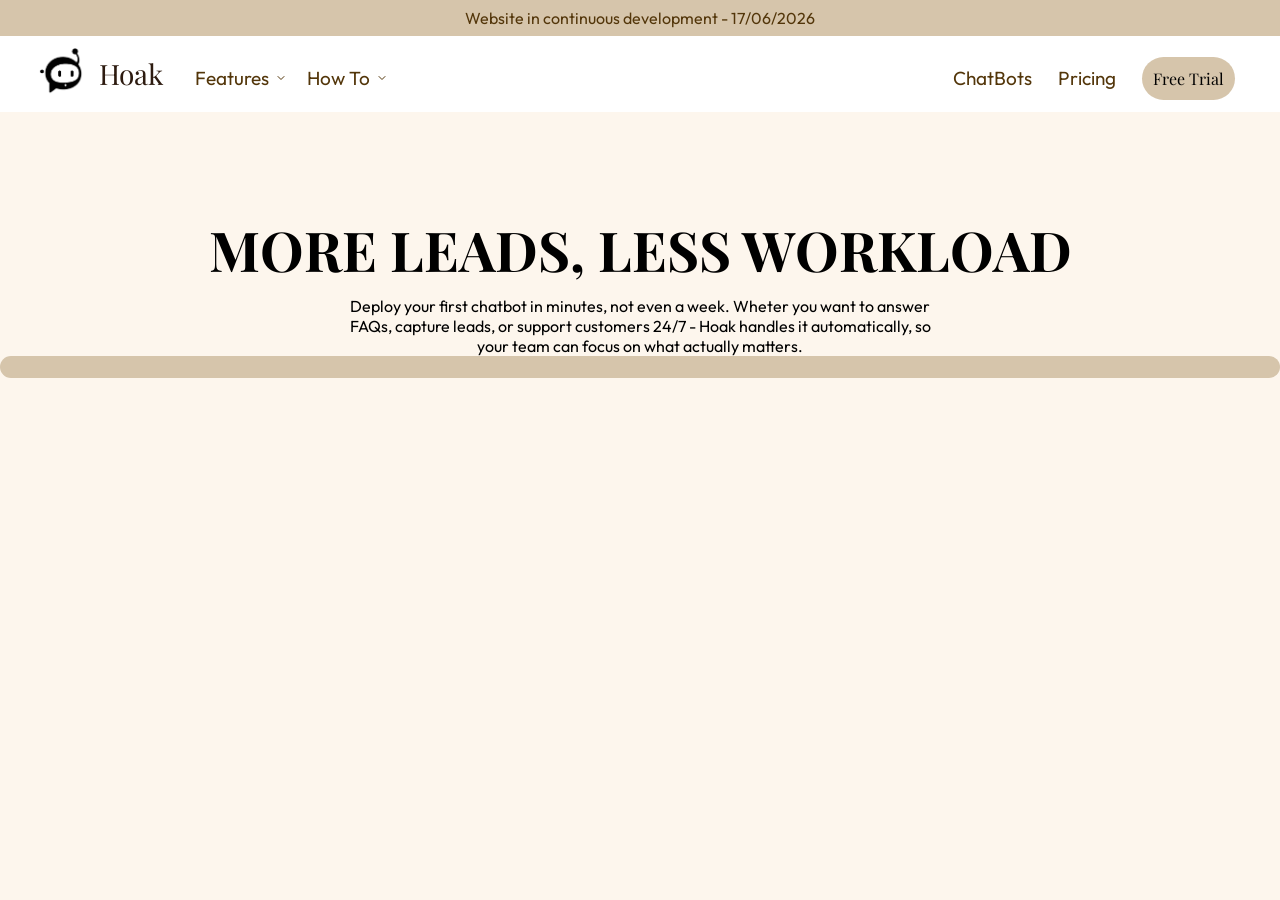
==== testeo2/indexorlakalike.html @ cb453ca3 "primer commit del proyecto" ====
<!DOCTYPE html>
<html lang="en">

<head>
    <meta charset="UTF-8">
    <meta name="viewport" content="width=device-width, initial-scale=1.0">
    <link rel="stylesheet" href="./indexorlakalike.css" type="text/css">
    <title>Prueba</title>
    <link rel="preconnect" href="https://fonts.googleapis.com">
    <link rel="preconnect" href="https://fonts.gstatic.com" crossorigin>
    <link href="https://fonts.googleapis.com/css2?family=Outfit:wght@100..900&display=swap" rel="stylesheet">
    <link rel="preconnect" href="https://fonts.googleapis.com">
    <link rel="preconnect" href="https://fonts.gstatic.com" crossorigin>
    <link href="https://fonts.googleapis.com/css2?family=Inter+Tight:ital,wght@0,100..900;1,100..900&display=swap"
        rel="stylesheet">
    <link rel="preconnect" href="https://fonts.googleapis.com">
    <link rel="preconnect" href="https://fonts.gstatic.com" crossorigin>
    <link href="https://fonts.googleapis.com/css2?family=Playfair+Display:ital,wght@0,400..900;1,400..900&display=swap"
        rel="stylesheet">
</head>

<body>
    <section class="informative">
        <div class="divInformative">
            Website in continuous development - 17/06/2026
        </div>
    </section>
    <header>
        <nav>
            <div class="structureNav">
                <a href="indexorlakalike.html"><img src="../imagenesTesteo2/hoak.png" alt="WebLogo" class="logo"></a>
                <div class="hoak">Hoak</div>
                <div class="desplegables">
                    <div class="features">
                        Features
                        <svg width="12" height="12" viewBox="0 0 24 24" fill="none">
                            <path d="M6 9l6 6 6-6" stroke="currentColor" stroke-width="2" stroke-linecap="round"
                                stroke-linejoin="round" />
                        </svg>
                        <div class="desplegable">
                            <a href="#">Overview</a>
                            <a href="#">Customization</a>
                            <a href="#">Automation</a>
                            <a href="#">Reporting</a>
                            <a href="#">Searchable Transcripts</a>
                        </div>
                    </div>

                    <div class="features">
                        How To
                        <svg width="12" height="12" viewBox="0 0 24 24" fill="none">
                            <path d="M6 9l6 6 6-6" stroke="currentColor" stroke-width="2" stroke-linecap="round"
                                stroke-linejoin="round" />
                        </svg>
                        <div class="desplegable">
                            <a href="#">Getting Started</a>
                            <a href="#">Tutorials</a>
                            <a href="#">FAQ</a>
                        </div>

                    </div>

                    <div class="features right">ChatBots
                        <div class="pricing">Pricing</div>
                        <button class="boton">Free Trial</button>
                    </div>

                </div>

            </div>


        </nav>
    </header>

    <main>
        <div class="eslogan">
            <h4>MORE LEADS,
                LESS WORKLOAD
            </h4>
            <div class="subEslogan">
                Deploy your first chatbot in minutes, not even a week.
                Wheter you want to answer FAQs, capture leads, or support customers 24/7 - Hoak handles it automatically,
                so your team can focus on what actually matters. 
            </div>
        </div>
        
        <div class="boton">

        </div>
    </main>


</body>

</html>
---- testeo2/indexorlakalike.css ----
body {
  font-family: "Inter Tight", sans-serif;
  font-optical-sizing: auto;
  font-weight: 16px;
  font-style: normal;
  background-color: rgb(253, 246, 237);
  margin: 0;
  padding: 0;
}

.informative {
  text-align: center;
  padding: 8px;
  background-color: rgb(214, 197, 171);
  font-size: 16px;
  position: relative;
}

.divInformative {
  font-family: "Outfit", sans-serif;
  font-optical-sizing: auto;
  font-weight: 12px;
  font-style: normal;
  color: rgb(83, 54, 10);
}

.structureNav {
  font-family: "Playfair Display", serif;
  font-optical-sizing: auto;
  font-weight: 20px;
  font-style: normal;
  background-color: rgb(255, 255, 255);
  position: relative;
  padding: 12px;
  display: flex;
  align-items: center;
  gap: 12px;
}

.logo {
  width: 50px;
  position: relative;
  margin-left: 25px;
}

.hoak {
  color: rgb(45, 27, 16);
  position: relative;
  display: flex;
  font-size: 28px;
}

.features {
  padding-top: 6px;
  color: rgb(83, 54, 10);
  position: relative;
  display: flex;
  font-size: 19px;
  padding-left: 20px;
  display: inline-flex;
  align-items: center;
  gap: 6px;
  cursor: pointer;
}

.right {
  margin-left: auto;
  margin-right: 3%;
}

.pricing {
  padding-left: 20px;
  padding-right: 20px;
}

.desplegables {
  font-family: "Outfit", sans-serif;
  font-optical-sizing: auto;
  font-weight: 9px;
  font-style: normal;
  padding-top: 2.9px;
  color: rgb(107, 66, 38);
  display: flex;
  align-items: center;
  flex: 2;
}

.features svg {
  transition: transform 0.5s ease;
}

.features:hover svg {
  transform: rotate(180deg);
}

.desplegable {
  display: block;
  opacity: 0;
  visibility: hidden;
  transition: opacity 0.4s ease, visibility 0.4s ease;
  position: absolute;
  top: 100%;
  left: 0;
  background: rgb(255, 255, 255);
  min-width: 220px;
  box-shadow: 0 4px 12px rgba(0, 0, 0, 0.08);
  border-radius: 11px;
  z-index: 1000;
  padding: 4px 0;
  border: 1px solid rgb(236, 220, 200);
}

.desplegable a {
  display: block;
  padding: 12px 16px;
  color: rgb(74, 46, 24);
  text-decoration: none;
  font-weight: 600;
  font-size: 14px;
  border-bottom: 1px solid rgb(245, 236, 224);
  border-radius: 11px;
}

.desplegable a:last-child {
  border-bottom: none;
}

.desplegable a:hover {
  background: rgb(253, 243, 231);
  color: rgb(139, 94, 26);
}

.features:hover .desplegable {
  opacity: 1;
  visibility: visible;
}

.boton {
  font-family: "Playfair Display", serif;
  font-optical-sizing: auto;
  font-size: 16px;
  background-color: rgb(214, 197, 171);
  border-radius: 90px;
  padding: 11px;
  display: flex;
  border: none;
}

.boton:hover {
  background-color: rgb(204, 188, 167);
  color: rgb(107, 66, 38);
  cursor: pointer;
}

main {
  font-family: "Outfit", sans-serif;
  font-optical-sizing: auto;
}

.eslogan {
  font-family: "Playfair Display", serif;
  font-optical-sizing: auto;
  text-align: center;
  align-items: center;
  display: block;
}

h4 {
  text-align: center;
  margin-top: 100px;
  font-size: 55px;
  margin-bottom: 10px;
}

.subEslogan {
  font-family: "Outfit", sans-serif;
  font-optical-sizing: auto;
  font-size: 16px;
  padding-right: 26%;
  padding-left: 26%;
}
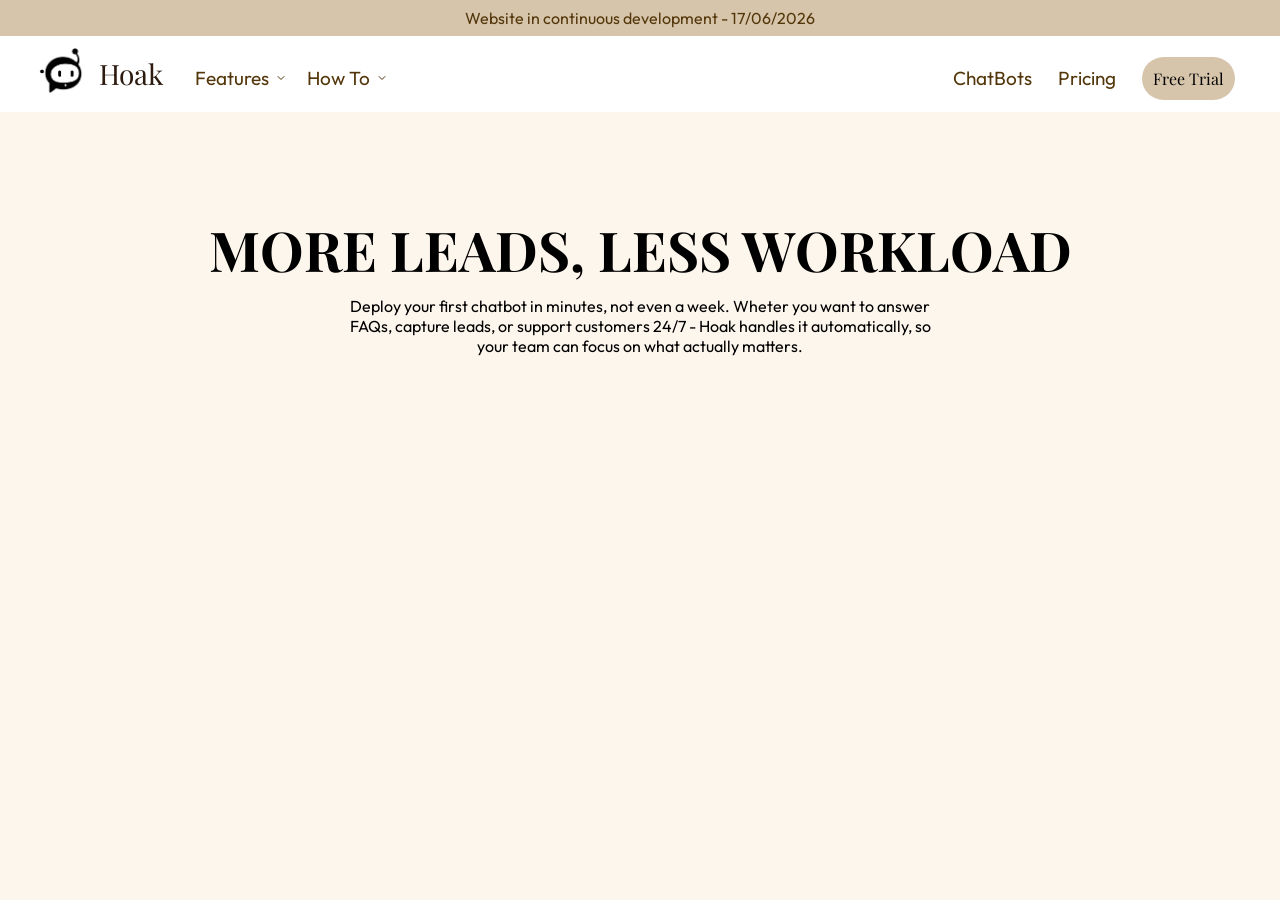
==== commit a53b2e41: "segundo commit fix" ====
--- a/testeo2/indexorlakalike.html
+++ b/testeo2/indexorlakalike.html
@@ -85,9 +85,7 @@
             </div>
         </div>
         
-        <div class="boton">
-
-        </div>
+        
     </main>
 
 
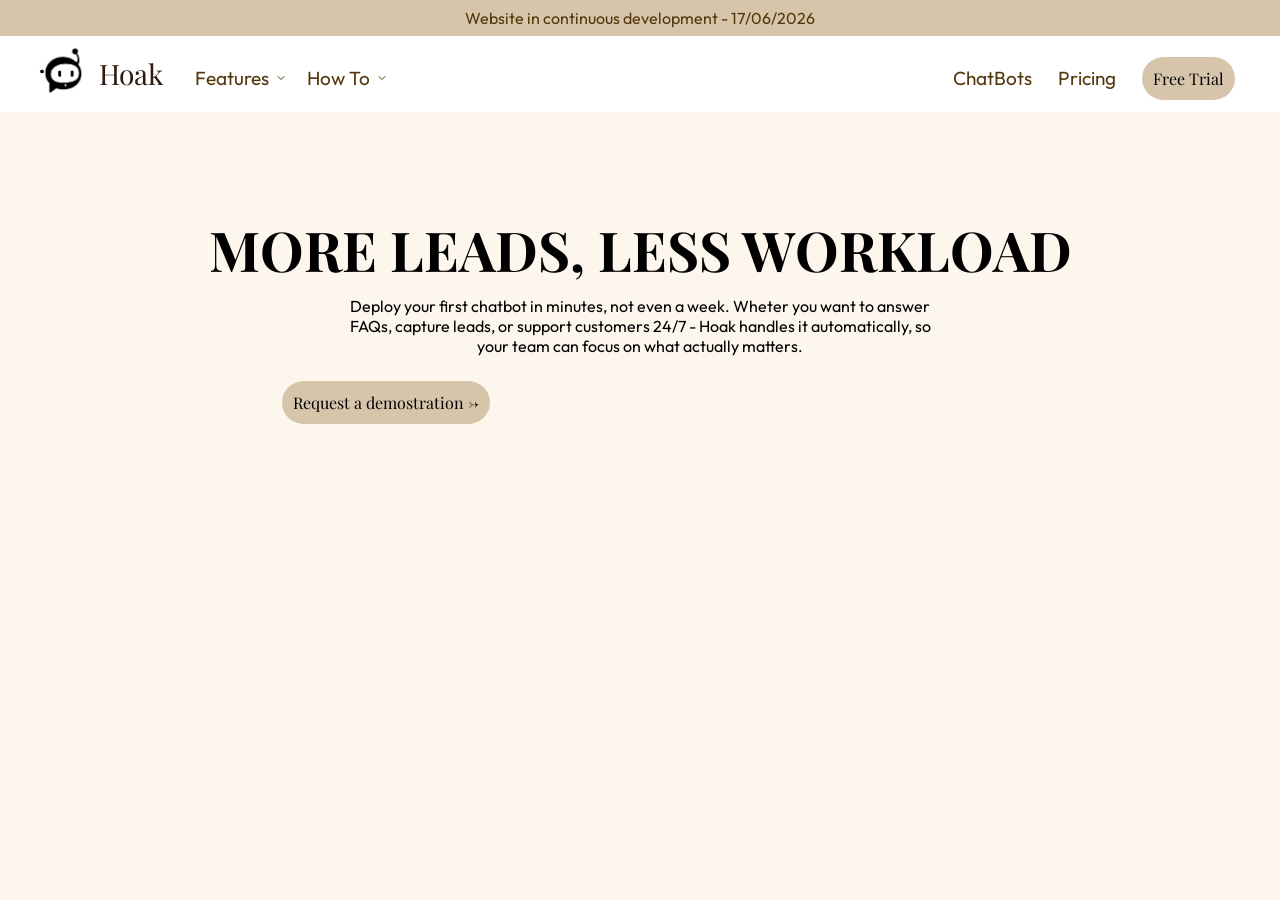
==== commit 08066151: "actualizacion boton de demo" ====
--- a/testeo2/indexorlakalike.html
+++ b/testeo2/indexorlakalike.html
@@ -83,7 +83,11 @@
                 Wheter you want to answer FAQs, capture leads, or support customers 24/7 - Hoak handles it automatically,
                 so your team can focus on what actually matters. 
             </div>
+            <div>
+            <button class="botonDemo">Request a demostration →</button>
+            </div>
         </div>
+        
         
         
     </main>
--- a/testeo2/indexorlakalike.css
+++ b/testeo2/indexorlakalike.css
@@ -180,5 +180,23 @@
   padding-left: 26%;
 }
 
-
-
+.botonDemo {
+  font-family: "Playfair Display", serif;
+  font-optical-sizing: auto;
+  font-size: 16px;
+  background-color: rgb(214, 197, 171);
+  border-radius: 90px;
+  padding: 11px;
+  display: flex;
+  border: none;
+  margin-left: 22%;
+  margin-top: 2%;
+}
+
+.botonDemo:hover {
+  background-color: rgb(204, 188, 167);
+  color: rgb(107, 66, 38);
+  cursor: pointer;
+}
+
+
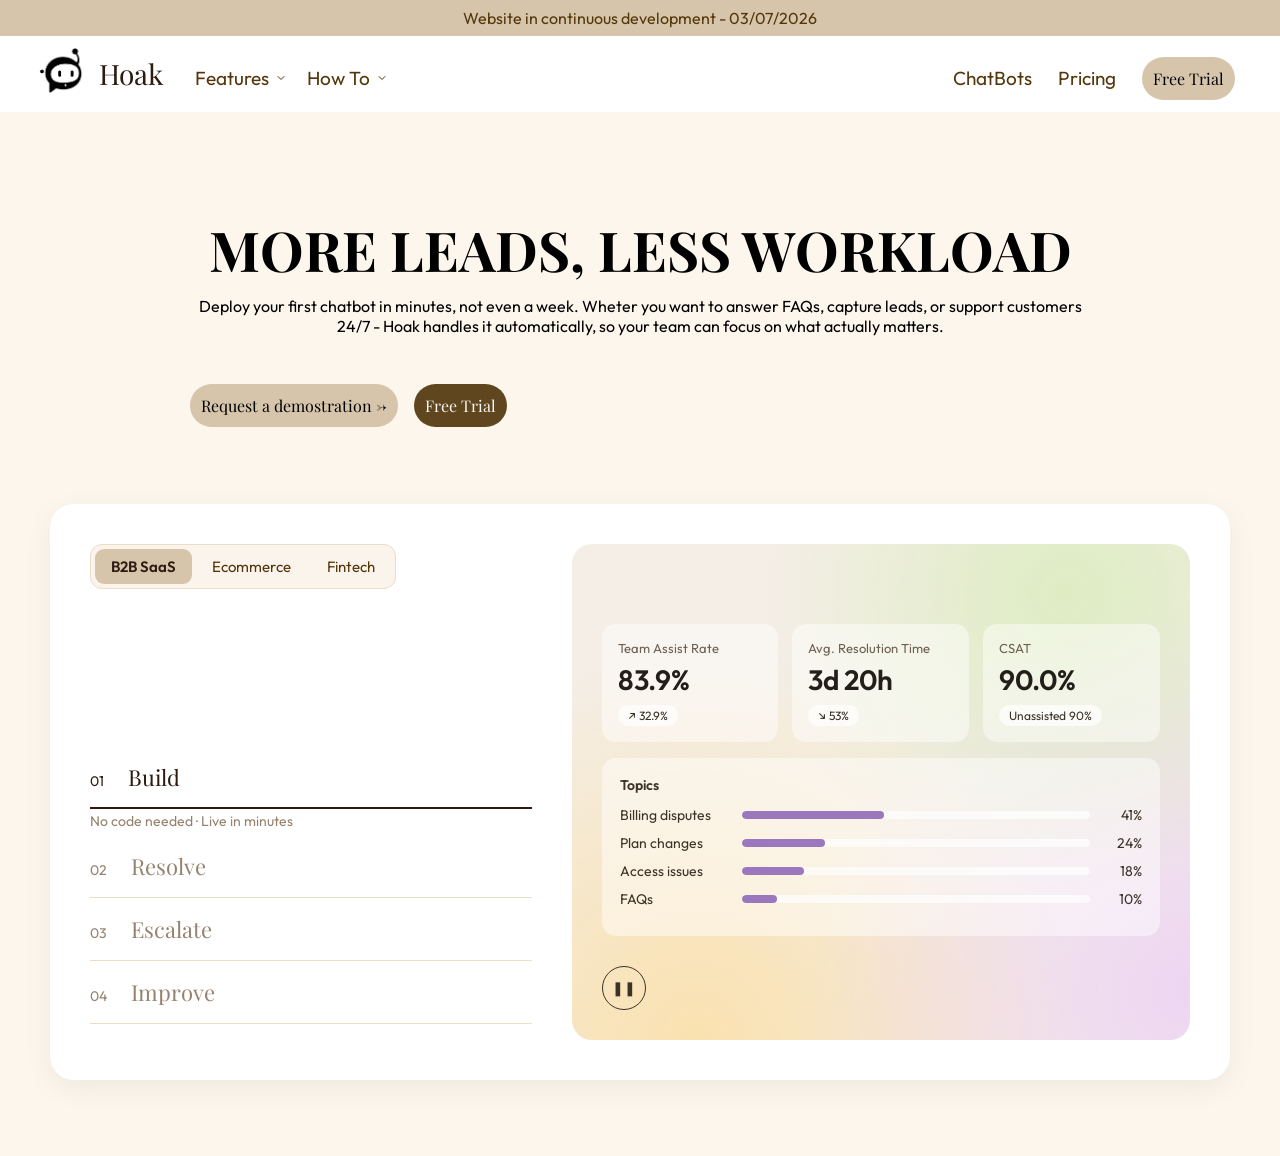
==== commit de61bad1: "Actualizacion respecto a JavaScript nuevos conceptos" ====
--- a/testeo2/indexorlakalike.html
+++ b/testeo2/indexorlakalike.html
@@ -17,12 +17,18 @@
     <link rel="preconnect" href="https://fonts.gstatic.com" crossorigin>
     <link href="https://fonts.googleapis.com/css2?family=Playfair+Display:ital,wght@0,400..900;1,400..900&display=swap"
         rel="stylesheet">
+
+    <link rel="preconnect" href="https://fonts.googleapis.com">
+    <link rel="preconnect" href="https://fonts.gstatic.com" crossorigin>
+    <link
+        href="https://fonts.googleapis.com/css2?family=Outfit:wght@100..900&family=Playfair+Display:ital,wght@0,400..900&display=swap"
+        rel="stylesheet">
 </head>
 
 <body>
     <section class="informative">
         <div class="divInformative">
-            Website in continuous development - 17/06/2026
+            Website in continuous development - 03/07/2026
         </div>
     </section>
     <header>
@@ -68,8 +74,6 @@
                 </div>
 
             </div>
-
-
         </nav>
     </header>
 
@@ -80,16 +84,127 @@
             </h4>
             <div class="subEslogan">
                 Deploy your first chatbot in minutes, not even a week.
-                Wheter you want to answer FAQs, capture leads, or support customers 24/7 - Hoak handles it automatically,
-                so your team can focus on what actually matters. 
-            </div>
-            <div>
-            <button class="botonDemo">Request a demostration →</button>
+                Wheter you want to answer FAQs, capture leads, or support customers 24/7 - Hoak handles it
+                automatically,
+                so your team can focus on what actually matters.
+            </div>
+            <div class="divDemo">
+                <button class="botonDemo">Request a demostration →</button>
+                <button class="botonFT">Free Trial</button>
             </div>
         </div>
         
-        
-        
+        <!--SEPARATION-->
+
+        <section class="showcase">
+
+            <!-- ============ COLUMNA IZQUIERDA ============ -->
+            <div class="showcase-left">
+
+                <!-- Pestañas de industria -->
+                <div class="tabs">
+                    <button class="tab active" data-industry="saas">B2B SaaS</button>
+                    <button class="tab" data-industry="ecommerce">Ecommerce</button>
+                    <button class="tab" data-industry="fintech">Fintech</button>
+                </div>
+
+                <!-- Lista de pasos que rota automáticamente -->
+                <ul class="steps">
+                    <li class="step active" data-step="0">
+                        <span class="step-number">01</span>
+                        <span class="step-name">Build</span>
+                        <span class="step-desc">No code needed · Live in minutes</span>
+                        <span class="step-progress"></span>
+                    </li>
+                    <li class="step" data-step="1">
+                        <span class="step-number">02</span>
+                        <span class="step-name">Resolve</span>
+                        <span class="step-desc">Answers instantly, 24/7</span>
+                        <span class="step-progress"></span>
+                    </li>
+                    <li class="step" data-step="2">
+                        <span class="step-number">03</span>
+                        <span class="step-name">Escalate</span>
+                        <span class="step-desc">Hands off to your team when needed</span>
+                        <span class="step-progress"></span>
+                    </li>
+                    <li class="step" data-step="3">
+                        <span class="step-number">04</span>
+                        <span class="step-name">Improve</span>
+                        <span class="step-desc">Learns every ticket · ROI analytics built in</span>
+                        <span class="step-progress"></span>
+                    </li>
+                </ul>
+            </div>
+
+            <!-- ============ COLUMNA DERECHA (dashboard) ============ -->
+            <div class="showcase-right">
+                <div class="panel">
+
+                    <div class="metrics">
+                        <div class="metric-card">
+                            <div class="metric-label">Team Assist Rate</div>
+                            <div class="metric-value" id="metric1">0%</div>
+                            <span class="metric-badge">↗ 32.9%</span>
+                        </div>
+                        <div class="metric-card">
+                            <div class="metric-label">Avg. Resolution Time</div>
+                            <div class="metric-value" id="metric2">3d 20h</div>
+                            <span class="metric-badge">↘ 53%</span>
+                        </div>
+                        <div class="metric-card">
+                            <div class="metric-label">CSAT</div>
+                            <div class="metric-value" id="metric3">0%</div>
+                            <span class="metric-badge">Unassisted 90%</span>
+                        </div>
+                    </div>
+
+                    <div class="topics">
+                        <div class="topics-title">Topics</div>
+                        <div class="topic-row">
+                            <span class="topic-name">Billing disputes</span>
+                            <div class="topic-bar">
+                                <div class="topic-fill" data-value="41"></div>
+                            </div>
+                            <span class="topic-pct">41%</span>
+                        </div>
+                        <div class="topic-row">
+                            <span class="topic-name">Plan changes</span>
+                            <div class="topic-bar">
+                                <div class="topic-fill" data-value="24"></div>
+                            </div>
+                            <span class="topic-pct">24%</span>
+                        </div>
+                        <div class="topic-row">
+                            <span class="topic-name">Access issues</span>
+                            <div class="topic-bar">
+                                <div class="topic-fill" data-value="18"></div>
+                            </div>
+                            <span class="topic-pct">18%</span>
+                        </div>
+                        <div class="topic-row">
+                            <span class="topic-name">FAQs</span>
+                            <div class="topic-bar">
+                                <div class="topic-fill" data-value="10"></div>
+                            </div>
+                            <span class="topic-pct">10%</span>
+                        </div>
+                    </div>
+
+                    <button class="pause-btn" id="pauseBtn">❚❚</button>
+
+                </div>
+            </div>
+
+        </section>
+
+        <!-- Conexión con tu archivo JavaScript externo.
+     Va al FINAL del body para que cuando se ejecute,
+     todos los elementos HTML ya existan -->
+        <script src="./script.js"></script>
+
+
+
     </main>
 
 
--- a/testeo2/indexorlakalike.css
+++ b/testeo2/indexorlakalike.css
@@ -144,11 +144,12 @@
   padding: 11px;
   display: flex;
   border: none;
+  position: static;
 }
 
 .boton:hover {
   background-color: rgb(204, 188, 167);
-  color: rgb(107, 66, 38);
+  color: rgb(45, 27, 16);
   cursor: pointer;
 }
 
@@ -161,8 +162,9 @@
   font-family: "Playfair Display", serif;
   font-optical-sizing: auto;
   text-align: center;
-  align-items: center;
-  display: block;
+  font-size: 200px;
+  max-width: 900px;
+  margin: 0 auto;
 }
 
 h4 {
@@ -176,8 +178,15 @@
   font-family: "Outfit", sans-serif;
   font-optical-sizing: auto;
   font-size: 16px;
-  padding-right: 26%;
-  padding-left: 26%;
+  position: static;
+}
+
+.divDemo {
+  display: flex;
+  justify-content: flex-start;
+  align-items: center;
+  gap: 16px;
+  margin-top: 30px;
 }
 
 .botonDemo {
@@ -188,15 +197,286 @@
   border-radius: 90px;
   padding: 11px;
   display: flex;
+  position: static;
   border: none;
-  margin-left: 22%;
   margin-top: 2%;
 }
 
 .botonDemo:hover {
   background-color: rgb(204, 188, 167);
-  color: rgb(107, 66, 38);
-  cursor: pointer;
-}
-
-
+  color: rgb(45, 27, 16);
+  cursor: pointer;
+}
+
+.botonFT {
+  font-family: "Playfair Display", serif;
+  font-optical-sizing: auto;
+  font-size: 16px;
+  background-color: rgb(96, 70, 31);
+  color: rgb(247, 245, 243);
+  border-radius: 90px;
+  padding: 11px;
+  display: flex;
+  position: static;
+  border: none;
+  margin-top: 2%;
+}
+
+.botonFT:hover {
+  background-color: rgb(213, 193, 168);
+  color: rgb(50, 29, 16);
+  cursor: pointer;
+}
+
+/*SEPARATION*/
+
+.showcase {
+  max-width: 1100px;
+  margin: 0 auto;
+  display: flex;
+  gap: 40px;
+  background: rgb(255, 255, 255);
+  border-radius: 24px;
+  padding: 40px;
+  margin-top: 6%;
+  margin-bottom: 6%;
+  box-shadow: 0 8px 30px rgba(0, 0, 0, 0.06);
+}
+ 
+.showcase-left {
+  flex: 1;
+  display: flex;
+  flex-direction: column;
+}
+ 
+.showcase-right {
+  flex: 1.4;
+}
+ 
+/* ============================================
+   3. PESTAÑAS (B2B SaaS / Ecommerce / Fintech)
+   ============================================ */
+.tabs {
+  display: inline-flex;
+  gap: 4px;
+  background: rgb(250, 244, 236);
+  border: 1px solid rgb(236, 220, 200);
+  border-radius: 12px;
+  padding: 4px;
+  align-self: flex-start;
+}
+ 
+.tab {
+  font-family: "Outfit", sans-serif;
+  font-size: 15px;
+  border: none;
+  background: transparent;
+  padding: 8px 16px;
+  border-radius: 9px;
+  cursor: pointer;
+  color: rgb(83, 54, 10);
+}
+ 
+/* La pestaña activa se resalta con tu color de marca */
+.tab.active {
+  background: rgb(214, 197, 171);
+  color: rgb(45, 27, 16);
+  font-weight: 600;
+}
+ 
+/* ============================================
+   4. LISTA DE PASOS (01 Build, 02 Resolve...)
+   ============================================ */
+.steps {
+  margin-top: auto; /* empuja la lista hacia abajo */
+  list-style: none;
+  padding: 0;
+}
+ 
+.step {
+  display: flex;
+  align-items: baseline;
+  gap: 24px;
+  padding: 16px 0;
+  border-bottom: 1px solid rgb(236, 220, 200);
+  cursor: pointer;
+  position: relative; /* referencia para la barra de progreso */
+  color: rgb(150, 130, 110);
+  transition: color 0.3s ease;
+}
+ 
+.step-number {
+  font-size: 14px;
+}
+ 
+.step-name {
+  font-family: "Playfair Display", serif;
+  font-size: 22px;
+}
+ 
+/* El paso activo se oscurece */
+.step.active {
+  color: rgb(45, 27, 16);
+}
+ 
+/* Descripción que solo se ve en el paso activo */
+.step-desc {
+  display: none;
+  position: absolute;
+  bottom: -22px;
+  left: 0;
+  font-size: 14px;
+  color: rgb(150, 130, 110);
+}
+ 
+.step.active .step-desc {
+  display: block;
+}
+ 
+/* La rayita de progreso bajo el paso activo.
+   Se anima de 0% a 100% de ancho con JS + transition */
+.step-progress {
+  position: absolute;
+  bottom: -1px;
+  left: 0;
+  height: 2px;
+  width: 0%;
+  background: rgb(45, 27, 16);
+}
+ 
+.step.active .step-progress {
+  transition: width 5s linear; /* 5s = duración de cada paso */
+}
+ 
+/* Deja hueco extra bajo el paso activo para su descripción */
+.step.active {
+  margin-bottom: 26px;
+}
+ 
+/* ============================================
+   5. PANEL DERECHO (el "dashboard")
+   ============================================ */
+.panel {
+  border-radius: 20px;
+  padding: 80px 30px 30px;
+  position: relative;
+  overflow: hidden;
+  /* El fondo difuminado: varios degradados radiales suaves */
+  background:
+    radial-gradient(circle at 80% 10%, rgba(203, 234, 166, 0.55), transparent 45%),
+    radial-gradient(circle at 100% 90%, rgba(230, 190, 255, 0.5), transparent 50%),
+    radial-gradient(circle at 20% 100%, rgba(255, 214, 130, 0.55), transparent 55%),
+    rgb(244, 238, 230);
+}
+ 
+/* --- Tarjetas de métricas --- */
+.metrics {
+  display: flex;
+  gap: 14px;
+  margin-bottom: 16px;
+}
+ 
+.metric-card {
+  flex: 1;
+  background: rgba(255, 255, 255, 0.45);
+  border-radius: 14px;
+  padding: 16px;
+}
+ 
+.metric-label {
+  font-size: 13px;
+  color: rgb(110, 95, 80);
+  margin-bottom: 6px;
+}
+ 
+.metric-value {
+  font-size: 28px;
+  font-weight: 600;
+  color: rgb(35, 30, 25);
+}
+ 
+.metric-badge {
+  display: inline-block;
+  margin-top: 8px;
+  font-size: 12px;
+  background: rgba(255, 255, 255, 0.7);
+  border-radius: 20px;
+  padding: 3px 10px;
+  color: rgb(60, 50, 40);
+}
+ 
+/* --- Bloque de topics con barras --- */
+.topics {
+  background: rgba(255, 255, 255, 0.45);
+  border-radius: 14px;
+  padding: 18px;
+}
+ 
+.topics-title {
+  font-size: 14px;
+  font-weight: 600;
+  color: rgb(60, 50, 40);
+  margin-bottom: 12px;
+}
+ 
+.topic-row {
+  display: flex;
+  align-items: center;
+  gap: 12px;
+  margin-bottom: 10px;
+  font-size: 14px;
+  color: rgb(60, 50, 40);
+}
+ 
+.topic-name {
+  width: 110px;
+}
+ 
+/* La barra: un fondo claro y dentro un relleno morado
+   cuyo width en % ES el dato */
+.topic-bar {
+  flex: 1;
+  height: 8px;
+  background: rgba(255, 255, 255, 0.7);
+  border-radius: 8px;
+  overflow: hidden;
+}
+ 
+.topic-fill {
+  height: 100%;
+  width: 0%; /* empieza en 0 y JS la anima a su valor */
+  background: rgb(155, 120, 190);
+  border-radius: 8px;
+  transition: width 1s ease;
+}
+ 
+.topic-pct {
+  width: 40px;
+  text-align: right;
+}
+ 
+/* --- Botón de pausa --- */
+.pause-btn {
+  margin-top: 30px;
+  width: 44px;
+  height: 44px;
+  border-radius: 50%;
+  border: 1px solid rgb(60, 50, 40);
+  background: transparent;
+  cursor: pointer;
+  font-size: 14px;
+  color: rgb(60, 50, 40);
+}
+ 
+/* ============================================
+   6. RESPONSIVE: en móvil, una columna
+   ============================================ */
+@media (max-width: 768px) {
+  .showcase {
+    flex-direction: column;
+    padding: 20px;
+  }
+  .steps {
+    margin-top: 30px;
+  }
+}
